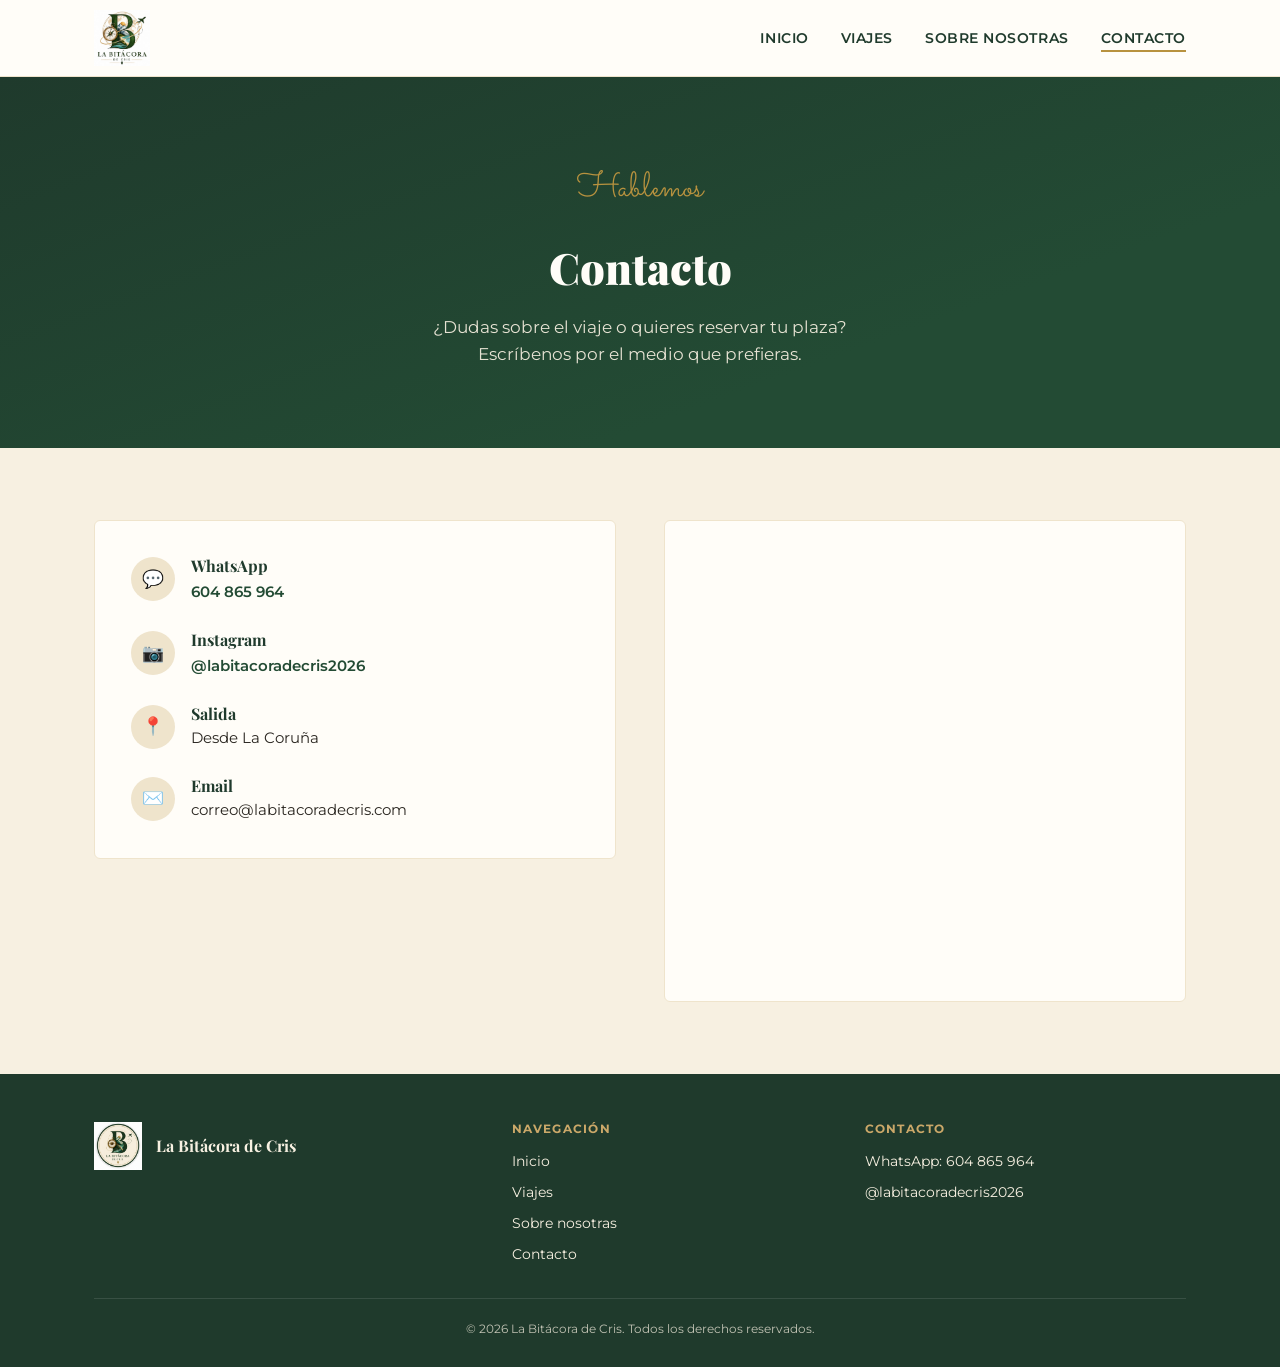
==== contacto.html @ e2c4e402 "first commit" ====
<!DOCTYPE html>
<html lang="es">
<head>
<meta charset="UTF-8">
<meta name="viewport" content="width=device-width, initial-scale=1.0">
<title>Contacto — La Bitácora de Cris</title>
<meta name="description" content="Contacta con La Bitácora de Cris por WhatsApp, Instagram o el formulario de reserva.">
<link rel="icon" href="images/logo-badge.jpg">
<link rel="stylesheet" href="css/style.css">
</head>
<body>

<header class="site-header">
  <div class="container">
    <a href="index.html" class="brand">
      <img src="images/logo-full.jpg" alt="La Bitácora de Cris">
    </a>
    <nav class="main-nav">
      <ul>
        <li><a href="index.html">Inicio</a></li>
        <li><a href="viajes.html">Viajes</a></li>
        <li><a href="sobre-nosotras.html">Sobre nosotras</a></li>
        <li><a href="contacto.html" class="active">Contacto</a></li>
      </ul>
    </nav>
  </div>
</header>

<section class="hero" style="padding: 60px 0 80px;">
  <div class="container" style="grid-template-columns: 1fr; text-align: center;">
    <div>
      <p class="script hero-script">Hablemos</p>
      <h1>Contacto</h1>
      <p class="lead" style="margin: 0 auto;">¿Dudas sobre el viaje o quieres reservar tu plaza? Escríbenos por el medio que prefieras.</p>
    </div>
  </div>
</section>

<section>
  <div class="container">
    <div class="contact-grid">
      <div class="contact-info">
        <div class="contact-item">
          <span class="contact-icon">💬</span>
          <div>
            <h4>WhatsApp</h4>
            <a class="link" href="https://wa.me/34604865964" target="_blank" rel="noopener">604 865 964</a>
          </div>
        </div>
        <div class="contact-item">
          <span class="contact-icon">📷</span>
          <div>
            <h4>Instagram</h4>
            <a class="link" href="https://instagram.com/labitacoradecris2026" target="_blank" rel="noopener">@labitacoradecris2026</a>
          </div>
        </div>
        <div class="contact-item">
          <span class="contact-icon">📍</span>
          <div>
            <h4>Salida</h4>
            <p>Desde La Coruña</p>
          </div>
        </div>
        <div class="contact-item">
          <span class="contact-icon">✉️</span>
          <div>
            <h4>Email</h4>
            <!-- EDITAR: añadir email de contacto si se quiere usar uno -->
            <p>correo@labitacoradecris.com</p>
          </div>
        </div>
      </div>

      <div class="form-embed">
        <!--
          EDITAR: pega aquí el enlace de inserción ("Insertar") de tu Google Form.
          En Google Forms: Enviar → pestaña <> → copiar el src del iframe que te da Google
          y pegarlo abajo en vez de esta URL de ejemplo.
        -->
        <iframe src="https://docs.google.com/forms/d/e/PLACEHOLDER_FORM_ID/viewform?embedded=true" title="Formulario de reserva">
          Cargando formulario…
        </iframe>
      </div>
    </div>
  </div>
</section>

<footer class="site-footer">
  <div class="container">
    <div class="footer-grid">
      <div>
        <div class="footer-brand">
          <img src="images/logo-badge.jpg" alt="La Bitácora de Cris">
          <span class="name">La Bitácora de Cris</span>
        </div>
      </div>
      <div>
        <h4>Navegación</h4>
        <ul>
          <li><a href="index.html">Inicio</a></li>
          <li><a href="viajes.html">Viajes</a></li>
          <li><a href="sobre-nosotras.html">Sobre nosotras</a></li>
          <li><a href="contacto.html">Contacto</a></li>
        </ul>
      </div>
      <div>
        <h4>Contacto</h4>
        <ul>
          <li><a href="https://wa.me/34604865964" target="_blank" rel="noopener">WhatsApp: 604 865 964</a></li>
          <li><a href="https://instagram.com/labitacoradecris2026" target="_blank" rel="noopener">@labitacoradecris2026</a></li>
        </ul>
      </div>
    </div>
    <div class="footer-bottom">
      &copy; 2026 La Bitácora de Cris. Todos los derechos reservados.
    </div>
  </div>
</footer>

</body>
</html>
---- css/style.css ----
@import url('https://fonts.googleapis.com/css2?family=Playfair+Display:ital,wght@0,500;0,600;0,700;0,900;1,600&family=Sacramento&family=Montserrat:wght@400;500;600;700&display=swap');

:root {
  --green-deep: #1f3a2c;
  --green: #234b34;
  --green-light: #3c6b4c;
  --cream: #f7f0e1;
  --cream-dark: #efe4cc;
  --gold: #b8923f;
  --gold-light: #cba869;
  --ink: #2a2620;
  --paper: #fffdf8;
  --radius: 6px;
  --max-width: 1140px;
}

* { box-sizing: border-box; }

html { scroll-behavior: smooth; }

body {
  margin: 0;
  font-family: 'Montserrat', sans-serif;
  color: var(--ink);
  background: var(--cream);
  line-height: 1.6;
}

img { max-width: 100%; display: block; }

a { color: inherit; text-decoration: none; }

h1, h2, h3, h4 {
  font-family: 'Playfair Display', serif;
  color: var(--green-deep);
  margin: 0 0 0.5em;
  line-height: 1.15;
}

h1 { font-weight: 900; }
h2 { font-weight: 700; }

.script {
  font-family: 'Sacramento', cursive;
  font-weight: 400;
  color: var(--gold);
  line-height: 1;
}

.container {
  max-width: var(--max-width);
  margin: 0 auto;
  padding: 0 24px;
}

.eyebrow {
  font-family: 'Montserrat', sans-serif;
  letter-spacing: 0.14em;
  text-transform: uppercase;
  font-size: 0.78rem;
  font-weight: 700;
  color: var(--green);
}

.eyebrow.on-dark { color: var(--gold-light); }

/* Buttons */
.btn {
  display: inline-block;
  padding: 14px 30px;
  border-radius: 999px;
  font-family: 'Montserrat', sans-serif;
  font-weight: 700;
  letter-spacing: 0.04em;
  text-transform: uppercase;
  font-size: 0.82rem;
  border: 2px solid transparent;
  cursor: pointer;
  transition: transform 0.15s ease, background 0.15s ease, color 0.15s ease;
}

.btn-primary {
  background: var(--gold);
  color: var(--paper);
}
.btn-primary:hover { background: var(--gold-light); transform: translateY(-1px); }

.btn-outline {
  background: transparent;
  border-color: var(--paper);
  color: var(--paper);
}
.btn-outline:hover { background: var(--paper); color: var(--green-deep); }

.btn-outline-dark {
  background: transparent;
  border-color: var(--green);
  color: var(--green);
}
.btn-outline-dark:hover { background: var(--green); color: var(--paper); }

/* Header */
.site-header {
  background: var(--paper);
  border-bottom: 1px solid var(--cream-dark);
  position: sticky;
  top: 0;
  z-index: 50;
}

.site-header .container {
  display: flex;
  align-items: center;
  justify-content: space-between;
  padding-top: 10px;
  padding-bottom: 10px;
}

.brand {
  display: flex;
  align-items: center;
  gap: 12px;
}

.brand img {
  height: 56px;
  width: auto;
}

.brand-text {
  font-family: 'Playfair Display', serif;
  line-height: 1.05;
}
.brand-text .name {
  font-weight: 700;
  font-size: 1.15rem;
  color: var(--green-deep);
}
.brand-text .tagline {
  font-family: 'Montserrat', sans-serif;
  font-size: 0.62rem;
  letter-spacing: 0.12em;
  text-transform: uppercase;
  color: var(--gold);
}

.main-nav ul {
  list-style: none;
  display: flex;
  gap: 32px;
  margin: 0;
  padding: 0;
}

.main-nav a {
  font-weight: 600;
  font-size: 0.85rem;
  letter-spacing: 0.04em;
  text-transform: uppercase;
  color: var(--green-deep);
  padding-bottom: 4px;
  border-bottom: 2px solid transparent;
}

.main-nav a:hover,
.main-nav a.active {
  border-bottom-color: var(--gold);
}

.nav-toggle { display: none; }

/* Hero */
.hero {
  background: linear-gradient(160deg, var(--green-deep), var(--green) 70%);
  color: var(--paper);
  padding: 90px 0 100px;
  position: relative;
  overflow: hidden;
}

.hero .container {
  display: grid;
  grid-template-columns: 1.1fr 0.9fr;
  gap: 48px;
  align-items: center;
}

.hero h1 {
  color: var(--paper);
  font-size: 2.7rem;
  margin-top: 6px;
}

.hero p.lead {
  font-size: 1.05rem;
  max-width: 46ch;
  color: var(--cream);
  opacity: 0.92;
}

.hero-script {
  font-size: 2.2rem;
}

.hero-actions {
  margin-top: 28px;
  display: flex;
  gap: 16px;
  flex-wrap: wrap;
}

.hero-art {
  aspect-ratio: 4/3;
  border-radius: var(--radius);
  border: 1px solid rgba(255,255,255,0.25);
  overflow: hidden;
  position: relative;
  display: flex;
  align-items: center;
  justify-content: center;
  text-align: center;
  padding: 24px;
}

.hero-art video,
.hero-art img {
  position: absolute;
  inset: 0;
  width: 100%;
  height: 100%;
  object-fit: cover;
}

.hero-art .placeholder-label {
  font-family: 'Montserrat', sans-serif;
  font-size: 0.72rem;
  letter-spacing: 0.1em;
  text-transform: uppercase;
  color: var(--cream);
  opacity: 0.7;
}

/* Real photo boxes (replace .photo-placeholder once an image exists) */
.photo-box {
  position: relative;
  overflow: hidden;
  border-radius: var(--radius);
  background: var(--cream-dark);
}
.photo-box img {
  width: 100%;
  height: 100%;
  object-fit: cover;
  display: block;
}

/* Hero sections with a background photo + tint (used on interior pages) */
.hero-photo {
  position: relative;
  background-size: cover;
  background-position: center;
}
.hero-photo::before {
  content: '';
  position: absolute;
  inset: 0;
  background: linear-gradient(160deg, rgba(31,58,44,0.92), rgba(35,75,52,0.82) 70%);
}
.hero-photo .container { position: relative; z-index: 1; }

.cta-photo {
  position: relative;
  background-size: cover;
  background-position: center;
  color: var(--paper);
}
.cta-photo::before {
  content: '';
  position: absolute;
  inset: 0;
  background: linear-gradient(160deg, rgba(31,58,44,0.9), rgba(31,58,44,0.75));
}
.cta-photo .container { position: relative; z-index: 1; }
.cta-photo h2 { color: var(--paper); }
.cta-photo p { color: var(--cream); }

/* Photo placeholder blocks (swap for real photos) */
.photo-placeholder {
  background: linear-gradient(135deg, var(--cream-dark), #e3d6b3);
  border: 1px solid var(--gold-light);
  border-radius: var(--radius);
  display: flex;
  align-items: center;
  justify-content: center;
  text-align: center;
  color: var(--green);
  font-size: 0.72rem;
  letter-spacing: 0.08em;
  text-transform: uppercase;
  font-weight: 600;
  padding: 12px;
  min-height: 160px;
}

/* Sections */
section { padding: 72px 0; }

.section-head {
  text-align: center;
  max-width: 640px;
  margin: 0 auto 44px;
}

.section-head p { color: #55503f; }

.bg-alt { background: var(--paper); }

/* Gallery grid on home */
.gallery-grid {
  display: grid;
  grid-template-columns: repeat(4, 1fr);
  gap: 20px;
}

.gallery-grid figure { margin: 0; }
.gallery-grid .photo-placeholder,
.gallery-grid .photo-box { aspect-ratio: 1/1; min-height: 0; }
.gallery-grid figcaption {
  margin-top: 10px;
  text-align: center;
  font-family: 'Playfair Display', serif;
  font-weight: 700;
  color: var(--green-deep);
}

/* Featured trip card */
.trip-card {
  background: var(--paper);
  border: 1px solid var(--cream-dark);
  border-radius: var(--radius);
  overflow: hidden;
  display: grid;
  grid-template-columns: 1fr 1fr;
}

.trip-card .photo-placeholder,
.trip-card .photo-box { border-radius: 0; border: none; min-height: 100%; }

.trip-card-body { padding: 40px; }

.trip-facts {
  list-style: none;
  padding: 0;
  margin: 20px 0 28px;
  display: grid;
  gap: 10px;
  font-size: 0.92rem;
}

.trip-facts li { display: flex; gap: 10px; }
.trip-facts strong { color: var(--green-deep); min-width: 130px; display: inline-block; }

.price-tag {
  display: inline-flex;
  flex-direction: column;
  align-items: center;
  justify-content: center;
  background: var(--green-deep);
  color: var(--paper);
  border-radius: 50%;
  width: 108px;
  height: 108px;
  font-family: 'Playfair Display', serif;
}
.price-tag .amount { font-size: 1.5rem; font-weight: 900; color: var(--gold-light); }
.price-tag .unit { font-size: 0.55rem; letter-spacing: 0.08em; text-transform: uppercase; }

/* Trip page facts bar */
.facts-bar {
  background: var(--green-deep);
  color: var(--paper);
}
.facts-bar .container {
  display: flex;
  flex-wrap: wrap;
  gap: 24px;
  justify-content: space-between;
  align-items: center;
  padding: 28px 24px;
}
.fact {
  display: flex;
  align-items: center;
  gap: 10px;
  font-size: 0.85rem;
}
.fact .fact-icon {
  width: 34px; height: 34px;
  border-radius: 50%;
  border: 1px solid var(--gold-light);
  display: flex; align-items: center; justify-content: center;
  font-size: 0.95rem;
  flex-shrink: 0;
}
.fact strong { display: block; font-size: 0.95rem; }

/* Destination stops */
.stops-grid {
  display: grid;
  grid-template-columns: repeat(4, 1fr);
  gap: 24px;
}
.stop-card {
  background: var(--paper);
  border-radius: var(--radius);
  overflow: hidden;
  border: 1px solid var(--cream-dark);
}
.stop-card .photo-placeholder,
.stop-card .photo-box { border-radius: 0; border: none; aspect-ratio: 4/3; }
.stop-card-body { padding: 18px 20px 22px; }
.stop-card-body h3 { font-size: 1.1rem; margin-bottom: 8px; }
.stop-card-body p { font-size: 0.88rem; color: #55503f; margin: 0; }

/* Includes list */
.includes-panel {
  background: var(--cream-dark);
  border-radius: var(--radius);
  padding: 40px;
  display: grid;
  grid-template-columns: 1fr 1fr;
  gap: 40px;
}
.includes-panel ul { list-style: none; padding: 0; margin: 0; display: grid; gap: 14px; }
.includes-panel li { display: flex; gap: 12px; align-items: flex-start; font-weight: 600; }
.includes-panel li::before {
  content: '✓';
  color: var(--paper);
  background: var(--green);
  border-radius: 50%;
  width: 22px; height: 22px;
  flex-shrink: 0;
  display: flex; align-items: center; justify-content: center;
  font-size: 0.7rem;
}

.perks-row {
  display: grid;
  grid-template-columns: repeat(3, 1fr);
  gap: 24px;
  margin-top: 48px;
}
.perk { text-align: center; }
.perk .perk-icon {
  width: 56px; height: 56px;
  border-radius: 50%;
  background: var(--green-deep);
  color: var(--gold-light);
  display: flex; align-items: center; justify-content: center;
  margin: 0 auto 14px;
  font-size: 1.3rem;
}
.perk h4 { font-size: 1rem; margin-bottom: 6px; }
.perk p { font-size: 0.85rem; color: #55503f; margin: 0; }

.notice-box {
  margin-top: 48px;
  border: 1px solid var(--gold);
  background: #fbf6e9;
  border-radius: var(--radius);
  padding: 20px 24px;
  display: flex;
  gap: 16px;
  font-size: 0.88rem;
}
.notice-box .notice-icon { font-size: 1.3rem; }

/* About page bios */
.bio-grid {
  display: grid;
  grid-template-columns: 1fr 1fr;
  gap: 40px;
}
.bio-card {
  background: var(--paper);
  border: 1px solid var(--cream-dark);
  border-radius: var(--radius);
  overflow: hidden;
}
.bio-card .photo-placeholder { border-radius: 0; border: none; aspect-ratio: 1/1; }
.bio-card-body { padding: 28px 30px 32px; }
.bio-card-body .role { color: var(--gold); font-weight: 700; font-size: 0.78rem; text-transform: uppercase; letter-spacing: 0.08em; margin-bottom: 12px; display: block; }
.bio-card-body p.edit-note {
  margin-top: 14px;
  font-size: 0.78rem;
  color: #9a8f6f;
  font-style: italic;
}

.values-strip {
  text-align: center;
  padding: 60px 0;
  background: var(--green-deep);
  color: var(--paper);
}
.values-strip .script { font-size: 2.4rem; color: var(--gold-light); }

/* Contact page */
.contact-grid {
  display: grid;
  grid-template-columns: 1fr 1fr;
  gap: 48px;
  align-items: start;
}
.contact-info {
  background: var(--paper);
  border: 1px solid var(--cream-dark);
  border-radius: var(--radius);
  padding: 36px;
}
.contact-item {
  display: flex;
  gap: 16px;
  align-items: flex-start;
  margin-bottom: 26px;
}
.contact-item:last-child { margin-bottom: 0; }
.contact-item .contact-icon {
  width: 44px; height: 44px;
  border-radius: 50%;
  background: var(--cream-dark);
  color: var(--green-deep);
  display: flex; align-items: center; justify-content: center;
  flex-shrink: 0;
  font-size: 1.1rem;
}
.contact-item h4 { margin: 0 0 4px; font-size: 1rem; }
.contact-item p, .contact-item a { margin: 0; font-size: 0.92rem; }
.contact-item a.link { color: var(--green); font-weight: 600; }

.form-embed {
  background: var(--paper);
  border: 1px solid var(--cream-dark);
  border-radius: var(--radius);
  overflow: hidden;
  min-height: 480px;
}
.form-embed iframe { width: 100%; height: 480px; border: 0; display: block; }
.form-fallback {
  padding: 40px;
  text-align: center;
  color: #55503f;
}

/* Footer */
.site-footer {
  background: var(--green-deep);
  color: var(--cream);
  padding: 48px 0 28px;
}
.footer-grid {
  display: grid;
  grid-template-columns: 1.2fr 1fr 1fr;
  gap: 32px;
  margin-bottom: 32px;
}
.footer-brand { display: flex; gap: 14px; align-items: center; }
.footer-brand img { height: 48px; }
.footer-brand .name { font-family: 'Playfair Display', serif; font-weight: 700; }
.site-footer h4 {
  color: var(--gold-light);
  font-family: 'Montserrat', sans-serif;
  text-transform: uppercase;
  font-size: 0.78rem;
  letter-spacing: 0.1em;
  margin-bottom: 14px;
}
.site-footer ul { list-style: none; padding: 0; margin: 0; display: grid; gap: 8px; font-size: 0.9rem; }
.site-footer a:hover { color: var(--gold-light); }
.footer-bottom {
  border-top: 1px solid rgba(255,255,255,0.15);
  padding-top: 20px;
  font-size: 0.78rem;
  opacity: 0.75;
  text-align: center;
}

/* Responsive */
@media (max-width: 860px) {
  .main-nav { display: none; }
  .hero .container { grid-template-columns: 1fr; }
  .gallery-grid { grid-template-columns: repeat(2, 1fr); }
  .stops-grid { grid-template-columns: repeat(2, 1fr); }
  .trip-card { grid-template-columns: 1fr; }
  .trip-card .photo-placeholder,
  .trip-card .photo-box { min-height: 220px; }
  .includes-panel { grid-template-columns: 1fr; }
  .perks-row { grid-template-columns: 1fr; }
  .bio-grid { grid-template-columns: 1fr; }
  .contact-grid { grid-template-columns: 1fr; }
  .footer-grid { grid-template-columns: 1fr; }
  .facts-bar .container { flex-direction: column; align-items: flex-start; }
}
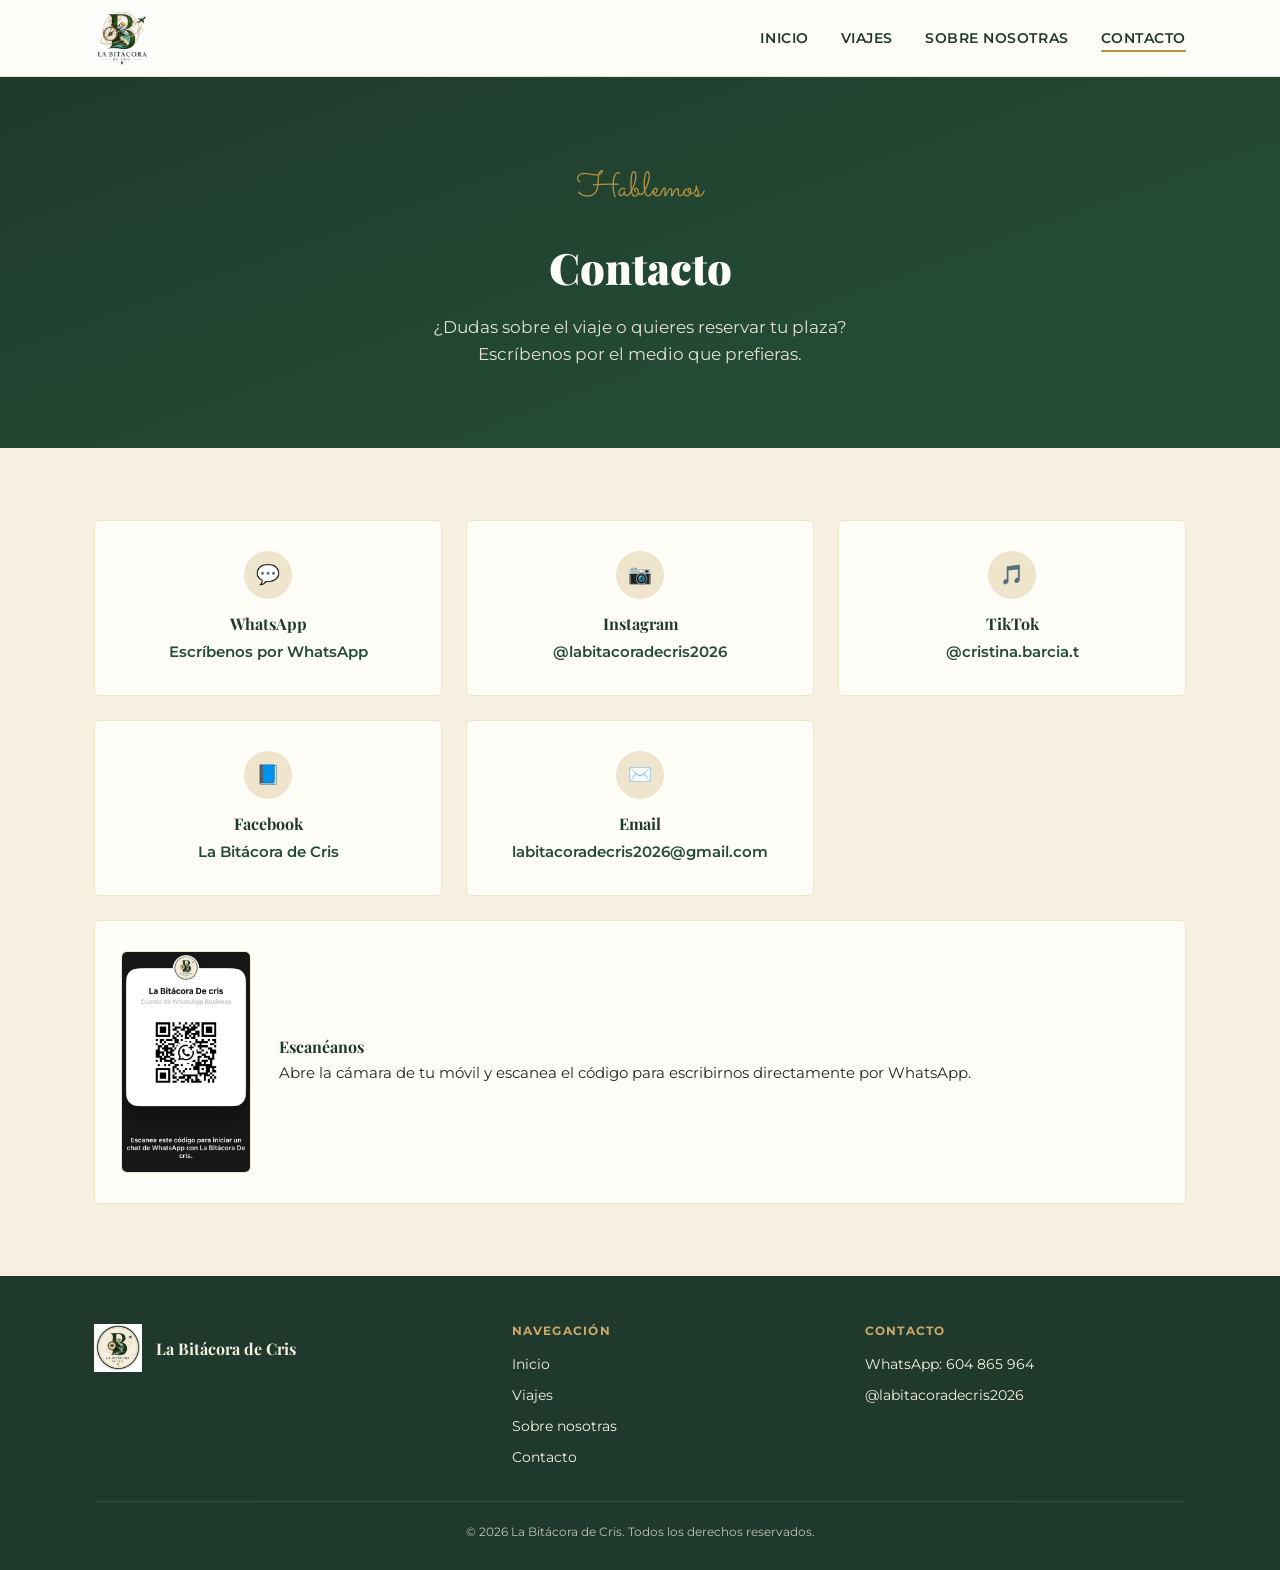
==== commit 8d0e25e5: "cris updates" ====
--- a/contacto.html
+++ b/contacto.html
@@ -4,8 +4,30 @@
 <meta charset="UTF-8">
 <meta name="viewport" content="width=device-width, initial-scale=1.0">
 <title>Contacto — La Bitácora de Cris</title>
-<meta name="description" content="Contacta con La Bitácora de Cris por WhatsApp, Instagram o el formulario de reserva.">
-<link rel="icon" href="images/logo-badge.jpg">
+<meta name="description" content="¿Dudas o quieres reservar tu plaza para el próximo viaje? Escríbenos por WhatsApp, Instagram, TikTok, Facebook o email.">
+<link rel="canonical" href="https://bitacoracris.com/contacto.html">
+<meta name="theme-color" content="#1f3a2c">
+
+<link rel="icon" type="image/png" sizes="32x32" href="images/favicon-32.png">
+<link rel="icon" type="image/png" sizes="192x192" href="images/favicon-192.png">
+<link rel="apple-touch-icon" href="images/apple-touch-icon.png">
+
+<meta property="og:type" content="website">
+<meta property="og:site_name" content="La Bitácora de Cris">
+<meta property="og:locale" content="es_ES">
+<meta property="og:url" content="https://bitacoracris.com/contacto.html">
+<meta property="og:title" content="Contacto — La Bitácora de Cris">
+<meta property="og:description" content="¿Dudas o quieres reservar tu plaza para el próximo viaje? Escríbenos por WhatsApp, Instagram, TikTok, Facebook o email.">
+<meta property="og:image" content="https://bitacoracris.com/images/og-image.jpg">
+<meta property="og:image:width" content="1200">
+<meta property="og:image:height" content="630">
+<meta property="og:image:alt" content="La Bitácora de Cris">
+
+<meta name="twitter:card" content="summary_large_image">
+<meta name="twitter:title" content="Contacto — La Bitácora de Cris">
+<meta name="twitter:description" content="¿Dudas o quieres reservar tu plaza? Escríbenos por WhatsApp, Instagram, TikTok, Facebook o email.">
+<meta name="twitter:image" content="https://bitacoracris.com/images/og-image.jpg">
+
 <link rel="stylesheet" href="css/style.css">
 </head>
 <body>
@@ -15,7 +37,7 @@
     <a href="index.html" class="brand">
       <img src="images/logo-full.jpg" alt="La Bitácora de Cris">
     </a>
-    <nav class="main-nav">
+    <nav class="main-nav" id="main-nav">
       <ul>
         <li><a href="index.html">Inicio</a></li>
         <li><a href="viajes.html">Viajes</a></li>
@@ -23,11 +45,15 @@
         <li><a href="contacto.html" class="active">Contacto</a></li>
       </ul>
     </nav>
+    <button class="nav-toggle" aria-label="Abrir menú" aria-expanded="false" aria-controls="main-nav">
+      <span></span><span></span><span></span>
+    </button>
   </div>
 </header>
+<noscript><style>.main-nav{max-height:none!important;position:static!important;overflow:visible!important;} .main-nav ul{flex-direction:row!important;padding:0!important;} .main-nav a{border-bottom:none!important;padding:0!important;} .nav-toggle{display:none!important;}</style></noscript>
 
-<section class="hero" style="padding: 60px 0 80px;">
-  <div class="container" style="grid-template-columns: 1fr; text-align: center;">
+<section class="hero hero-simple">
+  <div class="container">
     <div>
       <p class="script hero-script">Hablemos</p>
       <h1>Contacto</h1>
@@ -38,48 +64,38 @@
 
 <section>
   <div class="container">
-    <div class="contact-grid">
-      <div class="contact-info">
-        <div class="contact-item">
-          <span class="contact-icon">💬</span>
-          <div>
-            <h4>WhatsApp</h4>
-            <a class="link" href="https://wa.me/34604865964" target="_blank" rel="noopener">604 865 964</a>
-          </div>
+    <div class="contact-cards">
+      <div class="contact-card">
+        <span class="contact-icon">💬</span>
+        <h4>WhatsApp</h4>
+        <a class="link" href="https://wa.me/message/W3YUCU6T3PHRD1" target="_blank" rel="noopener">Escríbenos por WhatsApp</a>
+      </div>
+      <div class="contact-card">
+        <span class="contact-icon">📷</span>
+        <h4>Instagram</h4>
+        <a class="link" href="https://www.instagram.com/labitacoradecris2026?igsi=MWk2eHc3cXVwc2Fwdg%3D%3D&utm_source=qr" target="_blank" rel="noopener">@labitacoradecris2026</a>
+      </div>
+      <div class="contact-card">
+        <span class="contact-icon">🎵</span>
+        <h4>TikTok</h4>
+        <a class="link" href="https://www.tiktok.com/@cristina.barcia.t?_r=1&_t=ZN-99NaChSis10" target="_blank" rel="noopener">@cristina.barcia.t</a>
+      </div>
+      <div class="contact-card">
+        <span class="contact-icon">📘</span>
+        <h4>Facebook</h4>
+        <a class="link" href="https://www.facebook.com/share/19FBGjPrGj/?mibextid=wwXIfr" target="_blank" rel="noopener">La Bitácora de Cris</a>
+      </div>
+      <div class="contact-card">
+        <span class="contact-icon">✉️</span>
+        <h4>Email</h4>
+        <a class="link" href="mailto:labitacoradecris2026@gmail.com">labitacoradecris2026@gmail.com</a>
+      </div>
+      <div class="contact-card contact-card-qr">
+        <img src="images/whatsapp-qr.jpg" alt="Código QR para abrir un chat de WhatsApp con La Bitácora de Cris" loading="lazy">
+        <div>
+          <h4>Escanéanos</h4>
+          <p>Abre la cámara de tu móvil y escanea el código para escribirnos directamente por WhatsApp.</p>
         </div>
-        <div class="contact-item">
-          <span class="contact-icon">📷</span>
-          <div>
-            <h4>Instagram</h4>
-            <a class="link" href="https://instagram.com/labitacoradecris2026" target="_blank" rel="noopener">@labitacoradecris2026</a>
-          </div>
-        </div>
-        <div class="contact-item">
-          <span class="contact-icon">📍</span>
-          <div>
-            <h4>Salida</h4>
-            <p>Desde La Coruña</p>
-          </div>
-        </div>
-        <div class="contact-item">
-          <span class="contact-icon">✉️</span>
-          <div>
-            <h4>Email</h4>
-            <!-- EDITAR: añadir email de contacto si se quiere usar uno -->
-            <p>correo@labitacoradecris.com</p>
-          </div>
-        </div>
-      </div>
-
-      <div class="form-embed">
-        <!--
-          EDITAR: pega aquí el enlace de inserción ("Insertar") de tu Google Form.
-          En Google Forms: Enviar → pestaña <> → copiar el src del iframe que te da Google
-          y pegarlo abajo en vez de esta URL de ejemplo.
-        -->
-        <iframe src="https://docs.google.com/forms/d/e/PLACEHOLDER_FORM_ID/viewform?embedded=true" title="Formulario de reserva">
-          Cargando formulario…
-        </iframe>
       </div>
     </div>
   </div>
@@ -117,5 +133,6 @@
   </div>
 </footer>
 
+<script src="js/nav.js"></script>
 </body>
 </html>
--- a/css/style.css
+++ b/css/style.css
@@ -167,7 +167,30 @@
   border-bottom-color: var(--gold);
 }
 
-.nav-toggle { display: none; }
+.nav-toggle {
+  display: none;
+  flex-direction: column;
+  justify-content: center;
+  align-items: flex-end;
+  gap: 5px;
+  width: 40px;
+  height: 40px;
+  background: transparent;
+  border: none;
+  padding: 0;
+  cursor: pointer;
+}
+.nav-toggle span {
+  display: block;
+  height: 2px;
+  width: 100%;
+  background: var(--green-deep);
+  border-radius: 2px;
+  transition: transform 0.2s ease, opacity 0.2s ease, width 0.2s ease;
+}
+.nav-toggle[aria-expanded="true"] span:nth-child(1) { transform: translateY(7px) rotate(45deg); }
+.nav-toggle[aria-expanded="true"] span:nth-child(2) { opacity: 0; }
+.nav-toggle[aria-expanded="true"] span:nth-child(3) { transform: translateY(-7px) rotate(-45deg); width: 100%; }
 
 /* Hero */
 .hero {
@@ -283,6 +306,15 @@
 .cta-photo .container { position: relative; z-index: 1; }
 .cta-photo h2 { color: var(--paper); }
 .cta-photo p { color: var(--cream); }
+
+/* Shared interior-page heroes (kept as classes so mobile can override padding) */
+.hero-simple .container,
+.hero-viajes .container {
+  grid-template-columns: 1fr;
+  text-align: center;
+}
+.hero-simple { padding: 60px 0 80px; }
+.hero-viajes { padding: 60px 0 72px; }
 
 /* Photo placeholder blocks (swap for real photos) */
 .photo-placeholder {
@@ -487,7 +519,8 @@
   border-radius: var(--radius);
   overflow: hidden;
 }
-.bio-card .photo-placeholder { border-radius: 0; border: none; aspect-ratio: 1/1; }
+.bio-card .photo-placeholder,
+.bio-card .photo-box { border-radius: 0; border: none; aspect-ratio: 1/1; }
 .bio-card-body { padding: 28px 30px 32px; }
 .bio-card-body .role { color: var(--gold); font-weight: 700; font-size: 0.78rem; text-transform: uppercase; letter-spacing: 0.08em; margin-bottom: 12px; display: block; }
 .bio-card-body p.edit-note {
@@ -506,50 +539,43 @@
 .values-strip .script { font-size: 2.4rem; color: var(--gold-light); }
 
 /* Contact page */
-.contact-grid {
-  display: grid;
-  grid-template-columns: 1fr 1fr;
-  gap: 48px;
-  align-items: start;
-}
-.contact-info {
+.contact-cards {
+  display: grid;
+  grid-template-columns: repeat(3, 1fr);
+  gap: 24px;
+}
+.contact-card {
   background: var(--paper);
   border: 1px solid var(--cream-dark);
   border-radius: var(--radius);
-  padding: 36px;
-}
-.contact-item {
-  display: flex;
-  gap: 16px;
-  align-items: flex-start;
-  margin-bottom: 26px;
-}
-.contact-item:last-child { margin-bottom: 0; }
-.contact-item .contact-icon {
-  width: 44px; height: 44px;
+  padding: 30px 26px;
+  text-align: center;
+}
+.contact-card .contact-icon {
+  width: 48px; height: 48px;
   border-radius: 50%;
   background: var(--cream-dark);
   color: var(--green-deep);
   display: flex; align-items: center; justify-content: center;
+  margin: 0 auto 16px;
+  font-size: 1.2rem;
+}
+.contact-card h4 { margin: 0 0 6px; font-size: 1rem; }
+.contact-card p, .contact-card a.link { margin: 0; font-size: 0.92rem; }
+.contact-card a.link { color: var(--green); font-weight: 600; word-break: break-word; }
+
+.contact-card-qr {
+  grid-column: 1 / -1;
+  display: flex;
+  align-items: center;
+  gap: 28px;
+  text-align: left;
+}
+.contact-card-qr img {
+  width: 130px;
+  border-radius: var(--radius);
+  border: 1px solid var(--cream-dark);
   flex-shrink: 0;
-  font-size: 1.1rem;
-}
-.contact-item h4 { margin: 0 0 4px; font-size: 1rem; }
-.contact-item p, .contact-item a { margin: 0; font-size: 0.92rem; }
-.contact-item a.link { color: var(--green); font-weight: 600; }
-
-.form-embed {
-  background: var(--paper);
-  border: 1px solid var(--cream-dark);
-  border-radius: var(--radius);
-  overflow: hidden;
-  min-height: 480px;
-}
-.form-embed iframe { width: 100%; height: 480px; border: 0; display: block; }
-.form-fallback {
-  padding: 40px;
-  text-align: center;
-  color: #55503f;
 }
 
 /* Footer */
@@ -587,7 +613,30 @@
 
 /* Responsive */
 @media (max-width: 860px) {
-  .main-nav { display: none; }
+  .nav-toggle { display: flex; }
+
+  .main-nav {
+    position: absolute;
+    top: 100%;
+    left: 0;
+    right: 0;
+    background: var(--paper);
+    border-bottom: 1px solid var(--cream-dark);
+    max-height: 0;
+    overflow: hidden;
+    transition: max-height 0.25s ease;
+  }
+  .main-nav.open { max-height: 320px; }
+  .main-nav ul { flex-direction: column; gap: 0; padding: 4px 24px 12px; }
+  .main-nav a {
+    display: block;
+    padding: 14px 2px;
+    border-bottom: 1px solid var(--cream-dark);
+  }
+  .main-nav li:last-child a { border-bottom: none; }
+  .main-nav a.active,
+  .main-nav a:hover { border-bottom-color: var(--cream-dark); color: var(--gold); }
+
   .hero .container { grid-template-columns: 1fr; }
   .gallery-grid { grid-template-columns: repeat(2, 1fr); }
   .stops-grid { grid-template-columns: repeat(2, 1fr); }
@@ -597,7 +646,33 @@
   .includes-panel { grid-template-columns: 1fr; }
   .perks-row { grid-template-columns: 1fr; }
   .bio-grid { grid-template-columns: 1fr; }
-  .contact-grid { grid-template-columns: 1fr; }
+  .contact-cards { grid-template-columns: repeat(2, 1fr); }
   .footer-grid { grid-template-columns: 1fr; }
   .facts-bar .container { flex-direction: column; align-items: flex-start; }
 }
+
+@media (max-width: 600px) {
+  .brand img { height: 44px; }
+
+  section { padding: 48px 0; }
+  .section-head { margin-bottom: 32px; }
+
+  .hero { padding: 48px 0 56px; }
+  .hero h1 { font-size: 2rem; }
+  .hero-script { font-size: 1.7rem; }
+  .hero-simple { padding: 44px 0 56px; }
+  .hero-viajes { padding: 44px 0 48px; }
+
+  .trip-card-body { padding: 26px 22px; }
+  .includes-panel { padding: 26px 22px; }
+  .contact-card { padding: 24px 20px; }
+  .bio-card-body { padding: 22px 20px 26px; }
+
+  .stops-grid { grid-template-columns: 1fr; }
+
+  .price-tag { width: 84px; height: 84px; }
+  .price-tag .amount { font-size: 1.15rem; }
+
+  .contact-cards { grid-template-columns: 1fr; }
+  .contact-card-qr { flex-direction: column; text-align: center; }
+}
